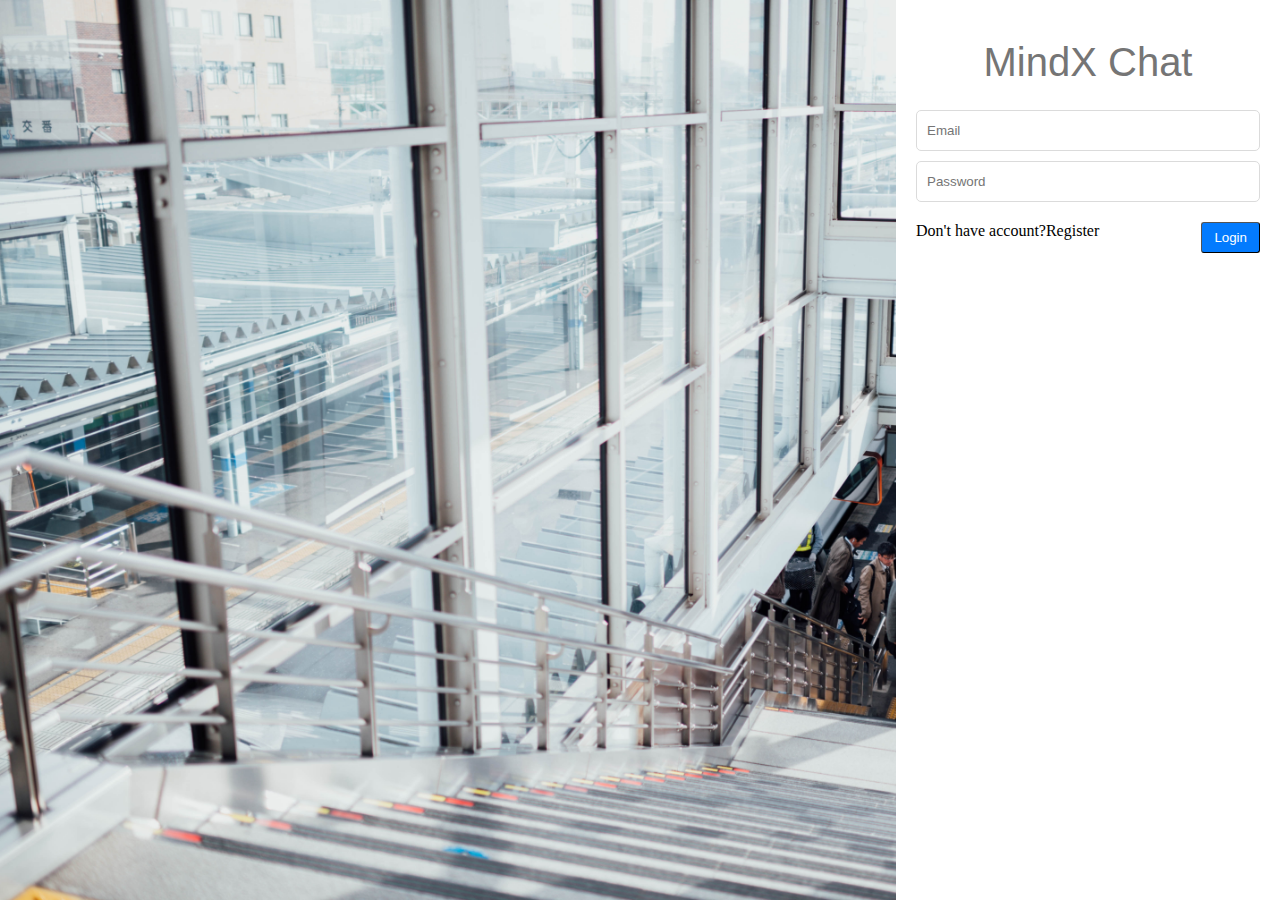
==== temp.html @ 2eb2e99a "Chat App" ====
<!DOCTYPE html>
<html lang="en">
<head>
  <meta charset="UTF-8">
  <meta name="viewport" content="width=device-width, initial-scale=1.0">
  <title>Document</title>
  <link rel="stylesheet" href="./css/style.css">
  <link rel="stylesheet" href="./css/login.css">
</head>
<body>
  <div class="login-container">
    <div class="background-img"></div>
    <div class="form-wrapper">
      <div class="login-header">MindX Chat</div>
      <form id="login-form">
        <div class="input-wrapper">
          <input type="email" placeholder="Email" name="email">
          <div id="email-error" class="err"></div>
        </div>
        <div class="input-wrapper">
          <input type="password" placeholder="Password" name="password">
          <div id="password-error" class="err"></div>
        </div>
        <div class="login-form-action">
          <div>
            Don't have account?<span id="redirect-login" class="cursor-pointer">Register</span>
          </div>
          <button class="btn" type="submit">Login</button>
        </div>
      </form>
    </div>
  </div>
</body>
</html>
---- css/style.css ----
*{
  margin: 0;
  padding: 0;
  box-sizing: border-box;
}
.input-wrapper{
  margin-bottom: 10px;
}
.input-wrapper input{
  padding: 12px 10px;
  border: 1px solid #dbdbdb;
  border-radius: 5px;
  width: 100%;
}
.btn{
  padding: 7px 12px;
  color: #fff;
  background: #037BFE;
  border-radius: 3px;
  border-width: 1px;
}
.cursor-pointer{
  cursor: pointer;
}
---- css/login.css ----
.login-container{
  height: 100vh;
  display: flex;
}
.login-container .background-img{
  width: 70%;
  height: 100%;
  background-size: cover;
  background-image: url(../images/login-background.jpg);
}
.login-container .form-wrapper{
  width: 30%;
  height: 100%;
}
.login-container .login-header{
  text-align: center;
  font-size: 40px;
  font-family: sans-serif;
  margin: 40px 0 25px 0;
  color: #757575;
}
.login-container #login-form{
  padding: 0 20px;
}
.login-container .login-form-action{
  display: flex;
  justify-content: space-between;
  margin-top: 20px;
}
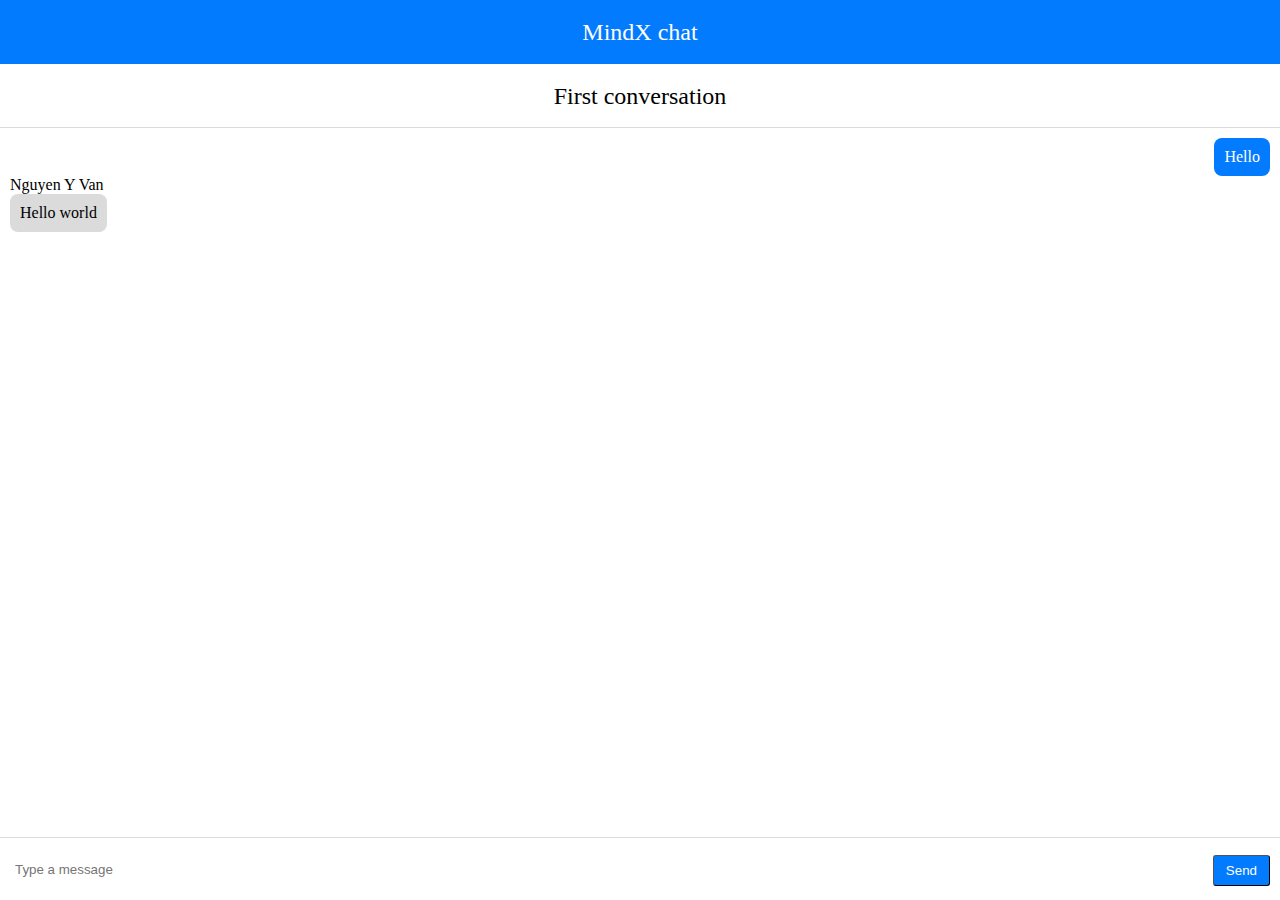
==== commit e8b3dd55: "Add files via upload" ====
--- a/temp.html
+++ b/temp.html
@@ -5,29 +5,28 @@
   <meta name="viewport" content="width=device-width, initial-scale=1.0">
   <title>Document</title>
   <link rel="stylesheet" href="./css/style.css">
-  <link rel="stylesheet" href="./css/login.css">
+  <link rel="stylesheet" href="./css/chat.css">
 </head>
 <body>
-  <div class="login-container">
-    <div class="background-img"></div>
-    <div class="form-wrapper">
-      <div class="login-header">MindX Chat</div>
-      <form id="login-form">
-        <div class="input-wrapper">
-          <input type="email" placeholder="Email" name="email">
-          <div id="email-error" class="err"></div>
+  <div class="chat-container">
+    <div class="header">MindX chat</div>
+    <div class="main">
+      <div class="conversation-detail">
+        <div class="conversation-title">First conversation</div>
+        <div class="list-messages">
+          <div class="message message-mine">
+            <div class="message-content">Hello</div>
+          </div>
+          <div class="message message-other">
+            <div class="owner">Nguyen Y Van</div>
+            <div class="message-content">Hello world</div>
+          </div>
         </div>
-        <div class="input-wrapper">
-          <input type="password" placeholder="Password" name="password">
-          <div id="password-error" class="err"></div>
-        </div>
-        <div class="login-form-action">
-          <div>
-            Don't have account?<span id="redirect-login" class="cursor-pointer">Register</span>
-          </div>
-          <button class="btn" type="submit">Login</button>
-        </div>
-      </form>
+        <form id="send-message-form">
+          <input type="text" placeholder="Type a message" name="message">
+          <button class="btn">Send</button>
+        </form>
+      </div>
     </div>
   </div>
 </body>
--- a/css/style.css
+++ b/css/style.css
@@ -21,4 +21,7 @@
 }
 .cursor-pointer{
   cursor: pointer;
+}
+.list-message{
+  overflow: auto;
 }--- a/css/chat.css
+++ b/css/chat.css
@@ -0,0 +1,69 @@
+.chat-container .header{
+    color: #fff;
+    background: #037BFE;
+    text-align: center;
+    height: 64px;
+    line-height: 64px;
+    font-size: 24px;
+    /* display: flex;
+    justify-content: center;
+    align-items: center; */
+  }
+  .chat-container .conversation-title{
+    height: 64px;
+    line-height: 64px;
+    text-align: center;
+    font-size: 24px;
+    border-bottom: 1px solid #dbdbdb;
+  }
+  .chat-container .conversation-detail{
+    display: flex;
+    flex-direction: column;
+  }
+  .chat-container .list-messages{
+    flex-grow: 1;
+  }
+  #send-message-form {
+    padding: 22px 15px;
+    position: relative;
+    border-top: 1px solid #dbdbdb;
+  }
+  #send-message-form input{
+    border: none;
+    width: 100%;
+    outline: 0;
+  }
+  #send-message-form button {
+    position: absolute;
+    bottom: 14px;
+    right: 10px;
+  }
+  .chat-container{
+    height: 100vh;
+  }
+  .chat-container .main{
+    height: calc(100vh - 64px);
+  }
+  .chat-container .conversation-detail{
+    height: 100%;
+  }
+  .list-messages .message .message-content{
+    background-color: #dbdbdb;
+    padding: 10px;
+    border-radius: 8px;
+    max-width: 45%;
+    width: max-content;
+  }
+  .list-messages .message.message-mine{
+    display: flex;
+    justify-content: flex-end;
+  }
+  .list-messages .message.message-mine .message-content{
+    color: #fff;
+    background-color: #037BFE;
+  }
+  .list-messages{
+    padding: 10px;
+    overflow-y: auto;
+
+  }